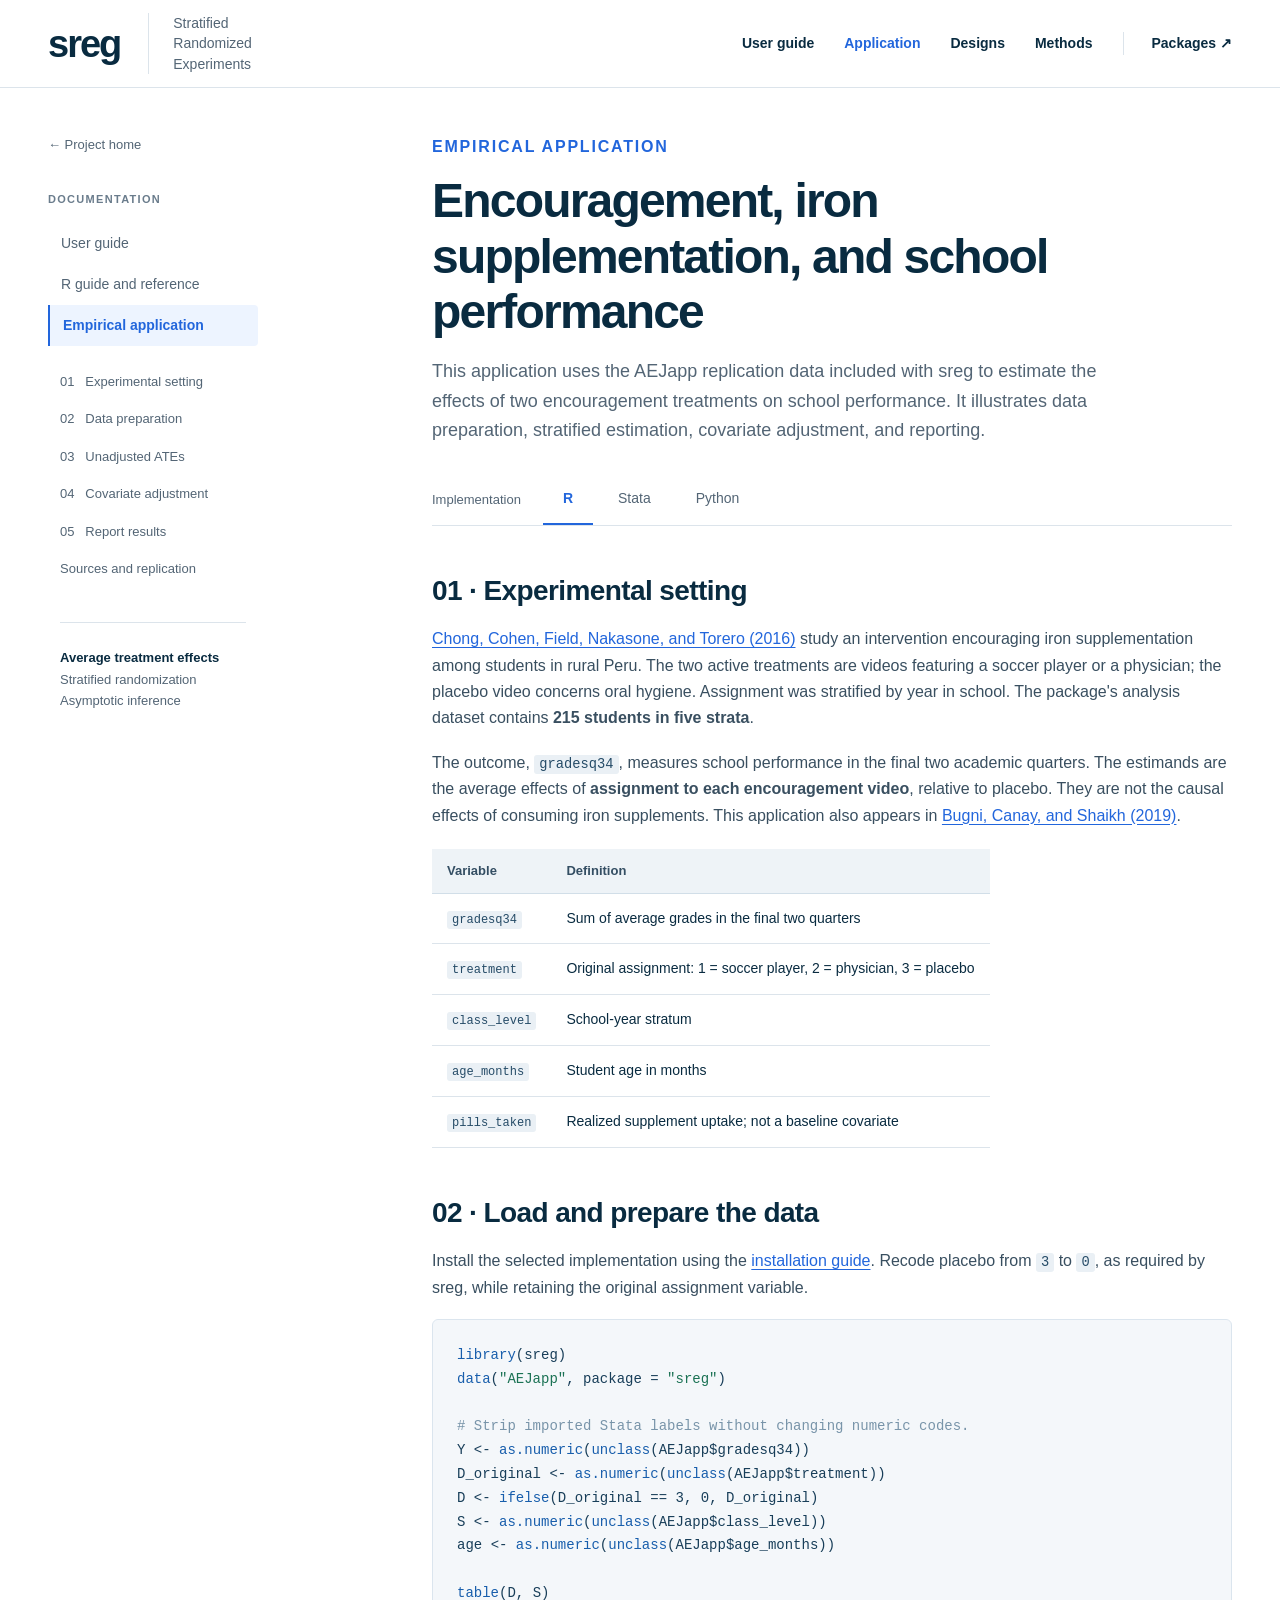
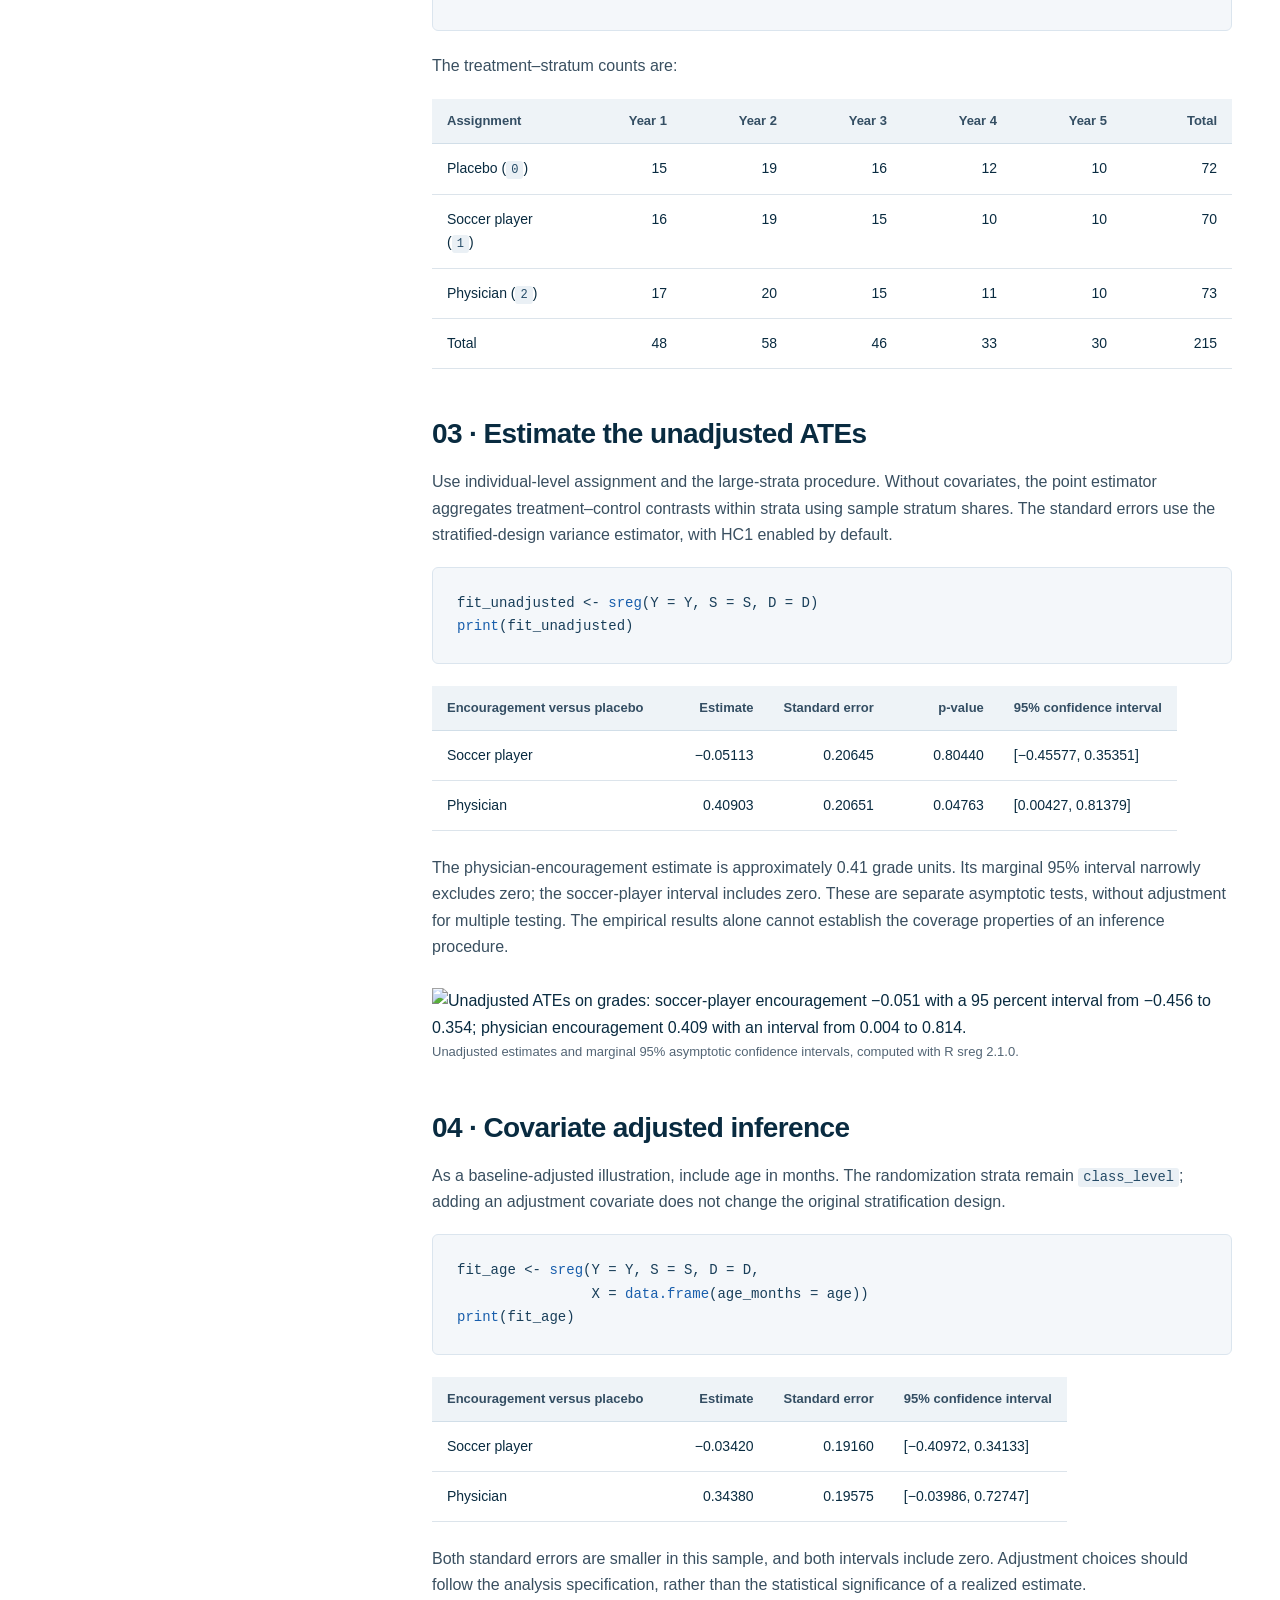
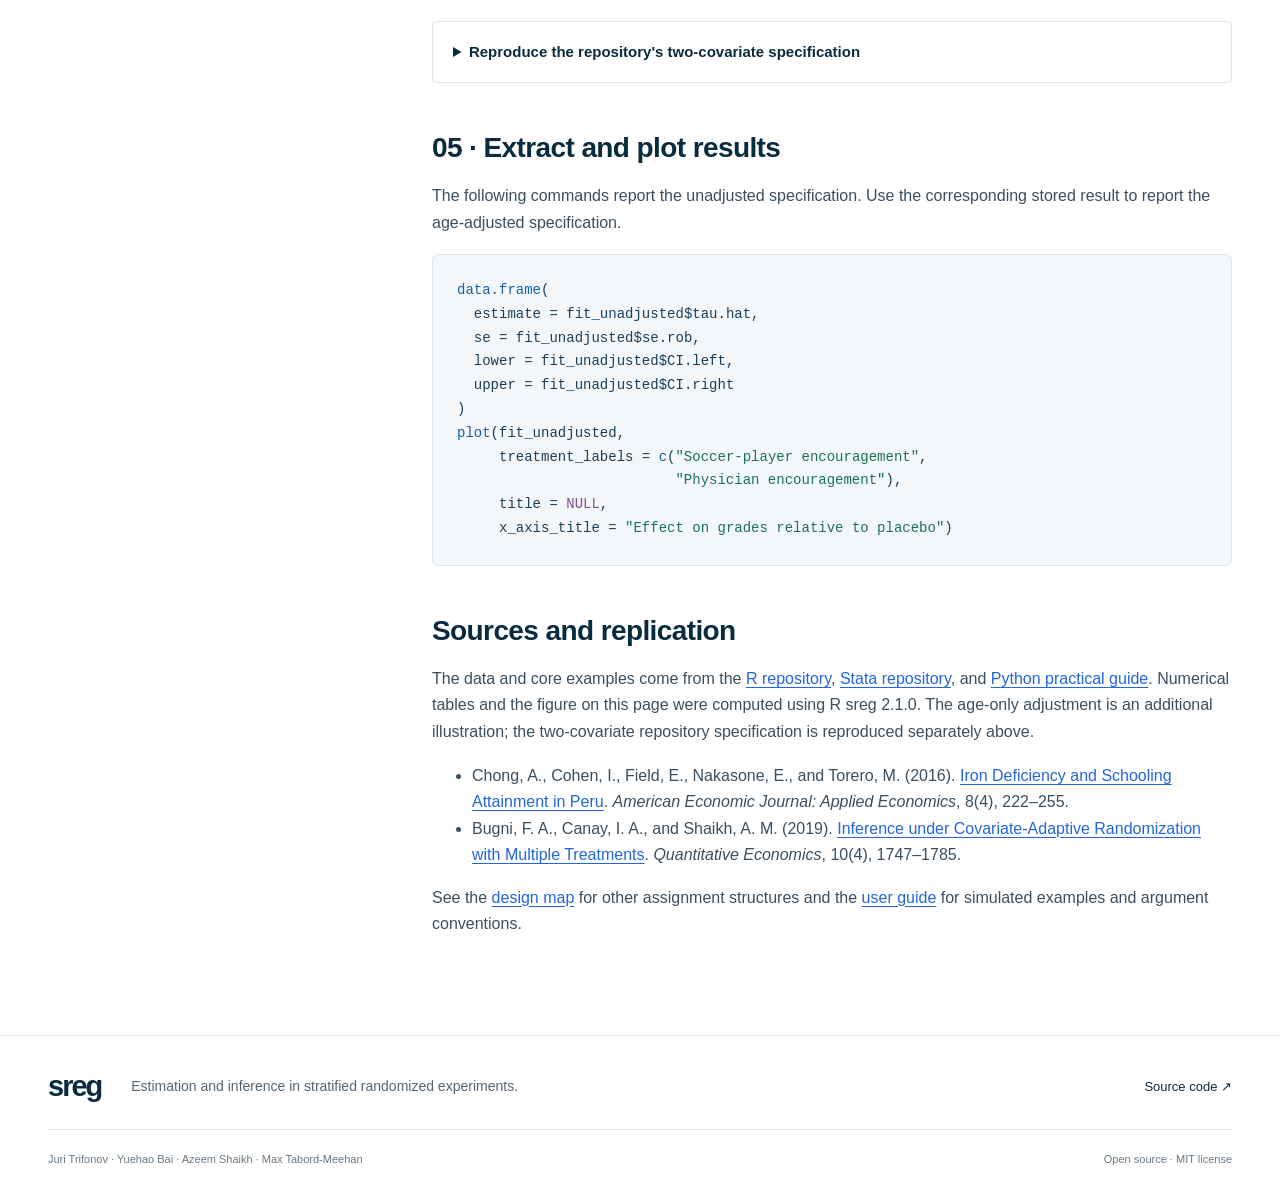
==== docs/empirical-example/index.html @ 2cdf45b1 "Publish sreg project website on GitHub Pages" ====
<!doctype html>
<html lang="en">
<head>
  <meta charset="utf-8">
  <meta name="viewport" content="width=device-width,initial-scale=1">
  <title>Empirical application · sreg</title>
  <meta name="description" content="A reproducible sreg application to the Peru iron-supplementation encouragement experiment, with R, Stata, and Python code.">
  <link rel="canonical" href="https://jutrifonov.github.io/sreg-project/empirical-example/">
  <link rel="icon" href="../assets/favicon.svg" type="image/svg+xml">
  <link rel="stylesheet" href="../assets/site.css">
  <script src="../assets/site.js" defer></script>
</head>
<body class="documentation">
  <a class="skip" href="#main">Skip to content</a>
  <header class="site-header">
    <div class="header-inner wrap">
      <a class="wordmark" href="./.." aria-label="sreg home">sreg</a>
      <span class="header-caption">Stratified Randomized Experiments</span>
      <nav class="top-nav" aria-label="Main navigation">
        <a href="../get-started/" >User guide</a>
        <a href="././" aria-current="page">Application</a>
        <a href="./..#designs">Designs</a>
        <a href="./..#methods">Methods</a>
        <a class="nav-repositories" href="./..#packages">Packages <span aria-hidden="true">↗</span></a>
      </nav>
    </div>
  </header>
  
    <div class="docs-shell wrap">
      <aside class="docs-sidebar" aria-label="Guide navigation">
        <a class="back-link" href="./..">← Project home</a>
        <p class="eyebrow">Documentation</p>
        <a class="page-link" href="../get-started/">User guide</a>
        <a class="page-link" href="../r-guide/">R guide and reference</a>
        <a class="sidebar-current" href="././">Empirical application</a>
        <nav aria-label="On this page">
        
          <a href="#setting">01 &nbsp; Experimental setting</a>
          <a href="#load">02 &nbsp; Data preparation</a>
          <a href="#unadjusted">03 &nbsp; Unadjusted ATEs</a>
          <a href="#adjusted">04 &nbsp; Covariate adjustment</a>
          <a href="#report">05 &nbsp; Report results</a>
          <a href="#sources">Sources and replication</a>
        
        </nav>
        <div class="sidebar-note">Average treatment effects<br><span>Stratified randomization<br>Asymptotic inference</span></div>
      </aside>
      <main id="main" class="guide-content prose"><p class="eyebrow">Empirical application</p>

<h1 id="encouragement-iron-supplementation-and-school-performance">Encouragement, iron supplementation, and school performance</h1>
<p class="lead">This application uses the AEJapp replication data included with sreg to estimate the effects of two encouragement treatments on school performance. It illustrates data preparation, stratified estimation, covariate adjustment, and reporting.</p>

<div class="guide-language"><span>Implementation</span><div class="language-tabs" role="group" aria-label="Empirical example language"><button type="button" data-select-lang="r" aria-pressed="true">R</button><button type="button" data-select-lang="stata" aria-pressed="false">Stata</button><button type="button" data-select-lang="python" aria-pressed="false">Python</button></div></div>

<h2 id="setting">01 · Experimental setting</h2>
<p><a href="https://doi.org/10.1257/app.20140494">Chong, Cohen, Field, Nakasone, and Torero (2016)</a> study an intervention encouraging iron supplementation among students in rural Peru. The two active treatments are videos featuring a soccer player or a physician; the placebo video concerns oral hygiene. Assignment was stratified by year in school. The package's analysis dataset contains <strong>215 students in five strata</strong>.</p>
<p>The outcome, <code>gradesq34</code>, measures school performance in the final two academic quarters. The estimands are the average effects of <strong>assignment to each encouragement video</strong>, relative to placebo. They are not the causal effects of consuming iron supplements. This application also appears in <a href="https://doi.org/10.3982/QE1150">Bugni, Canay, and Shaikh (2019)</a>.</p>
<table>
<thead>
<tr>
<th>Variable</th>
<th>Definition</th>
</tr>
</thead>
<tbody>
<tr>
<td><code>gradesq34</code></td>
<td>Sum of average grades in the final two quarters</td>
</tr>
<tr>
<td><code>treatment</code></td>
<td>Original assignment: 1 = soccer player, 2 = physician, 3 = placebo</td>
</tr>
<tr>
<td><code>class_level</code></td>
<td>School-year stratum</td>
</tr>
<tr>
<td><code>age_months</code></td>
<td>Student age in months</td>
</tr>
<tr>
<td><code>pills_taken</code></td>
<td>Realized supplement uptake; not a baseline covariate</td>
</tr>
</tbody>
</table>
<h2 id="load">02 · Load and prepare the data</h2>
<p>Install the selected implementation using the <a href="../get-started/#install">installation guide</a>. Recode placebo from <code>3</code> to <code>0</code>, as required by sreg, while retaining the original assignment variable.</p>
<div data-lang="r">
<div class="highlight"><pre><span></span><code><span class="nf">library</span><span class="p">(</span><span class="n">sreg</span><span class="p">)</span>
<span class="nf">data</span><span class="p">(</span><span class="s">"AEJapp"</span><span class="p">,</span><span class="w"> </span><span class="n">package</span><span class="w"> </span><span class="o">=</span><span class="w"> </span><span class="s">"sreg"</span><span class="p">)</span>

<span class="c1"># Strip imported Stata labels without changing numeric codes.</span>
<span class="n">Y</span><span class="w"> </span><span class="o">&lt;-</span><span class="w"> </span><span class="nf">as.numeric</span><span class="p">(</span><span class="nf">unclass</span><span class="p">(</span><span class="n">AEJapp</span><span class="o">$</span><span class="n">gradesq34</span><span class="p">))</span>
<span class="n">D_original</span><span class="w"> </span><span class="o">&lt;-</span><span class="w"> </span><span class="nf">as.numeric</span><span class="p">(</span><span class="nf">unclass</span><span class="p">(</span><span class="n">AEJapp</span><span class="o">$</span><span class="n">treatment</span><span class="p">))</span>
<span class="n">D</span><span class="w"> </span><span class="o">&lt;-</span><span class="w"> </span><span class="nf">ifelse</span><span class="p">(</span><span class="n">D_original</span><span class="w"> </span><span class="o">==</span><span class="w"> </span><span class="m">3</span><span class="p">,</span><span class="w"> </span><span class="m">0</span><span class="p">,</span><span class="w"> </span><span class="n">D_original</span><span class="p">)</span>
<span class="n">S</span><span class="w"> </span><span class="o">&lt;-</span><span class="w"> </span><span class="nf">as.numeric</span><span class="p">(</span><span class="nf">unclass</span><span class="p">(</span><span class="n">AEJapp</span><span class="o">$</span><span class="n">class_level</span><span class="p">))</span>
<span class="n">age</span><span class="w"> </span><span class="o">&lt;-</span><span class="w"> </span><span class="nf">as.numeric</span><span class="p">(</span><span class="nf">unclass</span><span class="p">(</span><span class="n">AEJapp</span><span class="o">$</span><span class="n">age_months</span><span class="p">))</span>

<span class="nf">table</span><span class="p">(</span><span class="n">D</span><span class="p">,</span><span class="w"> </span><span class="n">S</span><span class="p">)</span>
</code></pre></div>
</div>
<div data-lang="stata" hidden="hidden">
<p>Replace the path with the extracted repository location. Save any current dataset before using <code>clear</code>.</p>
<div class="highlight"><pre><span></span><code><span class="k">use</span> <span class="s">"/path/to/sreg-stata/data/sreg_aejapp.dta"</span>,<span class="k"> clear</span>
<span class="k">generate</span> byte D = <span class="nf">cond</span>(treatment <span class="o">==</span> <span class="m">3</span>, <span class="m">0</span>, treatment)
<span class="k">tabulate</span> D class_level
</code></pre></div>
</div>
<div data-lang="python" hidden="hidden">
<div class="highlight"><pre><span></span><code><span class="kn">from</span><span class="w"> </span><span class="nn">sreg</span><span class="w"> </span><span class="kn">import</span> <span class="n">AEJapp</span><span class="p">,</span> <span class="n">sreg</span>

<span class="n">aej</span> <span class="o">=</span> <span class="n">AEJapp</span><span class="p">()</span>
<span class="n">Y</span> <span class="o">=</span> <span class="n">aej</span><span class="p">[</span><span class="s2">"gradesq34"</span><span class="p">]</span>
<span class="n">D</span> <span class="o">=</span> <span class="n">aej</span><span class="p">[</span><span class="s2">"treatment"</span><span class="p">]</span><span class="o">.</span><span class="n">replace</span><span class="p">(</span><span class="mi">3</span><span class="p">,</span> <span class="mi">0</span><span class="p">)</span>
<span class="n">S</span> <span class="o">=</span> <span class="n">aej</span><span class="p">[</span><span class="s2">"class_level"</span><span class="p">]</span>
<span class="n">X_age</span> <span class="o">=</span> <span class="n">aej</span><span class="p">[[</span><span class="s2">"age_months"</span><span class="p">]]</span>

<span class="nb">print</span><span class="p">(</span><span class="n">aej</span><span class="o">.</span><span class="n">assign</span><span class="p">(</span><span class="n">D</span><span class="o">=</span><span class="n">D</span><span class="p">)</span><span class="o">.</span><span class="n">groupby</span><span class="p">([</span><span class="s2">"D"</span><span class="p">,</span> <span class="s2">"class_level"</span><span class="p">])</span><span class="o">.</span><span class="n">size</span><span class="p">())</span>
</code></pre></div>
</div>
<p>The treatment–stratum counts are:</p>
<table>
<thead>
<tr>
<th>Assignment</th>
<th style="text-align: right;">Year 1</th>
<th style="text-align: right;">Year 2</th>
<th style="text-align: right;">Year 3</th>
<th style="text-align: right;">Year 4</th>
<th style="text-align: right;">Year 5</th>
<th style="text-align: right;">Total</th>
</tr>
</thead>
<tbody>
<tr>
<td>Placebo (<code>0</code>)</td>
<td style="text-align: right;">15</td>
<td style="text-align: right;">19</td>
<td style="text-align: right;">16</td>
<td style="text-align: right;">12</td>
<td style="text-align: right;">10</td>
<td style="text-align: right;">72</td>
</tr>
<tr>
<td>Soccer player (<code>1</code>)</td>
<td style="text-align: right;">16</td>
<td style="text-align: right;">19</td>
<td style="text-align: right;">15</td>
<td style="text-align: right;">10</td>
<td style="text-align: right;">10</td>
<td style="text-align: right;">70</td>
</tr>
<tr>
<td>Physician (<code>2</code>)</td>
<td style="text-align: right;">17</td>
<td style="text-align: right;">20</td>
<td style="text-align: right;">15</td>
<td style="text-align: right;">11</td>
<td style="text-align: right;">10</td>
<td style="text-align: right;">73</td>
</tr>
<tr>
<td>Total</td>
<td style="text-align: right;">48</td>
<td style="text-align: right;">58</td>
<td style="text-align: right;">46</td>
<td style="text-align: right;">33</td>
<td style="text-align: right;">30</td>
<td style="text-align: right;">215</td>
</tr>
</tbody>
</table>
<h2 id="unadjusted">03 · Estimate the unadjusted ATEs</h2>
<p>Use individual-level assignment and the large-strata procedure. Without covariates, the point estimator aggregates treatment–control contrasts within strata using sample stratum shares. The standard errors use the stratified-design variance estimator, with HC1 enabled by default.</p>
<div data-lang="r">
<div class="highlight"><pre><span></span><code><span class="n">fit_unadjusted</span><span class="w"> </span><span class="o">&lt;-</span><span class="w"> </span><span class="nf">sreg</span><span class="p">(</span><span class="n">Y</span><span class="w"> </span><span class="o">=</span><span class="w"> </span><span class="n">Y</span><span class="p">,</span><span class="w"> </span><span class="n">S</span><span class="w"> </span><span class="o">=</span><span class="w"> </span><span class="n">S</span><span class="p">,</span><span class="w"> </span><span class="n">D</span><span class="w"> </span><span class="o">=</span><span class="w"> </span><span class="n">D</span><span class="p">)</span>
<span class="nf">print</span><span class="p">(</span><span class="n">fit_unadjusted</span><span class="p">)</span>
</code></pre></div>
</div>
<div data-lang="stata" hidden="hidden">
<div class="highlight"><pre><span></span><code>sreg gradesq34, treatment(D) strata(class_level)
<span class="k">estimates</span> store unadjusted
</code></pre></div>
</div>
<div data-lang="python" hidden="hidden">
<div class="highlight"><pre><span></span><code><span class="n">fit_unadjusted</span> <span class="o">=</span> <span class="n">sreg</span><span class="p">(</span><span class="n">Y</span><span class="o">=</span><span class="n">Y</span><span class="p">,</span> <span class="n">S</span><span class="o">=</span><span class="n">S</span><span class="p">,</span> <span class="n">D</span><span class="o">=</span><span class="n">D</span><span class="p">)</span>
<span class="nb">print</span><span class="p">(</span><span class="n">fit_unadjusted</span><span class="p">)</span>
</code></pre></div>
</div>
<table>
<thead>
<tr>
<th>Encouragement versus placebo</th>
<th style="text-align: right;">Estimate</th>
<th style="text-align: right;">Standard error</th>
<th style="text-align: right;">p-value</th>
<th>95% confidence interval</th>
</tr>
</thead>
<tbody>
<tr>
<td>Soccer player</td>
<td style="text-align: right;">−0.05113</td>
<td style="text-align: right;">0.20645</td>
<td style="text-align: right;">0.80440</td>
<td>[−0.45577, 0.35351]</td>
</tr>
<tr>
<td>Physician</td>
<td style="text-align: right;">0.40903</td>
<td style="text-align: right;">0.20651</td>
<td style="text-align: right;">0.04763</td>
<td>[0.00427, 0.81379]</td>
</tr>
</tbody>
</table>
<p>The physician-encouragement estimate is approximately 0.41 grade units. Its marginal 95% interval narrowly excludes zero; the soccer-player interval includes zero. These are separate asymptotic tests, without adjustment for multiple testing. The empirical results alone cannot establish the coverage properties of an inference procedure.</p>
<figure class="empirical-figure"><img src="../../assets/peru-effects.svg" alt="Unadjusted ATEs on grades: soccer-player encouragement −0.051 with a 95 percent interval from −0.456 to 0.354; physician encouragement 0.409 with an interval from 0.004 to 0.814."><figcaption>Unadjusted estimates and marginal 95% asymptotic confidence intervals, computed with R sreg 2.1.0.</figcaption></figure>

<h2 id="adjusted">04 · Covariate adjusted inference</h2>
<p>As a baseline-adjusted illustration, include age in months. The randomization strata remain <code>class_level</code>; adding an adjustment covariate does not change the original stratification design.</p>
<div data-lang="r">
<div class="highlight"><pre><span></span><code><span class="n">fit_age</span><span class="w"> </span><span class="o">&lt;-</span><span class="w"> </span><span class="nf">sreg</span><span class="p">(</span><span class="n">Y</span><span class="w"> </span><span class="o">=</span><span class="w"> </span><span class="n">Y</span><span class="p">,</span><span class="w"> </span><span class="n">S</span><span class="w"> </span><span class="o">=</span><span class="w"> </span><span class="n">S</span><span class="p">,</span><span class="w"> </span><span class="n">D</span><span class="w"> </span><span class="o">=</span><span class="w"> </span><span class="n">D</span><span class="p">,</span>
<span class="w">                </span><span class="n">X</span><span class="w"> </span><span class="o">=</span><span class="w"> </span><span class="nf">data.frame</span><span class="p">(</span><span class="n">age_months</span><span class="w"> </span><span class="o">=</span><span class="w"> </span><span class="n">age</span><span class="p">))</span>
<span class="nf">print</span><span class="p">(</span><span class="n">fit_age</span><span class="p">)</span>
</code></pre></div>
</div>
<div data-lang="stata" hidden="hidden">
<div class="highlight"><pre><span></span><code>sreg gradesq34 age_months, treatment(D) strata(class_level)
<span class="k">estimates</span> store age_adjusted
</code></pre></div>
</div>
<div data-lang="python" hidden="hidden">
<div class="highlight"><pre><span></span><code><span class="n">fit_age</span> <span class="o">=</span> <span class="n">sreg</span><span class="p">(</span><span class="n">Y</span><span class="o">=</span><span class="n">Y</span><span class="p">,</span> <span class="n">S</span><span class="o">=</span><span class="n">S</span><span class="p">,</span> <span class="n">D</span><span class="o">=</span><span class="n">D</span><span class="p">,</span> <span class="n">X</span><span class="o">=</span><span class="n">X_age</span><span class="p">)</span>
<span class="nb">print</span><span class="p">(</span><span class="n">fit_age</span><span class="p">)</span>
</code></pre></div>
</div>
<table>
<thead>
<tr>
<th>Encouragement versus placebo</th>
<th style="text-align: right;">Estimate</th>
<th style="text-align: right;">Standard error</th>
<th>95% confidence interval</th>
</tr>
</thead>
<tbody>
<tr>
<td>Soccer player</td>
<td style="text-align: right;">−0.03420</td>
<td style="text-align: right;">0.19160</td>
<td>[−0.40972, 0.34133]</td>
</tr>
<tr>
<td>Physician</td>
<td style="text-align: right;">0.34380</td>
<td style="text-align: right;">0.19575</td>
<td>[−0.03986, 0.72747]</td>
</tr>
</tbody>
</table>
<p>Both standard errors are smaller in this sample, and both intervals include zero. Adjustment choices should follow the analysis specification, rather than the statistical significance of a realized estimate.</p>
<details>
<summary>Reproduce the repository's two-covariate specification</summary>
<p>The repository examples include both <code>pills_taken</code> and <code>age_months</code>. The following code reproduces that specification. Because pills taken measures uptake after treatment assignment, this is a software-replication exercise; it should not be interpreted as baseline adjustment identifying the total effect of encouragement.</p>
<div data-lang="r">
<div class="highlight"><pre><span></span><code><span class="n">X_repository</span><span class="w"> </span><span class="o">&lt;-</span><span class="w"> </span><span class="nf">data.frame</span><span class="p">(</span>
<span class="w">  </span><span class="n">pills_taken</span><span class="w"> </span><span class="o">=</span><span class="w"> </span><span class="nf">as.numeric</span><span class="p">(</span><span class="nf">unclass</span><span class="p">(</span><span class="n">AEJapp</span><span class="o">$</span><span class="n">pills_taken</span><span class="p">)),</span>
<span class="w">  </span><span class="n">age_months</span><span class="w"> </span><span class="o">=</span><span class="w"> </span><span class="n">age</span>
<span class="p">)</span>
<span class="n">fit_repository</span><span class="w"> </span><span class="o">&lt;-</span><span class="w"> </span><span class="nf">sreg</span><span class="p">(</span><span class="n">Y</span><span class="w"> </span><span class="o">=</span><span class="w"> </span><span class="n">Y</span><span class="p">,</span><span class="w"> </span><span class="n">S</span><span class="w"> </span><span class="o">=</span><span class="w"> </span><span class="n">S</span><span class="p">,</span><span class="w"> </span><span class="n">D</span><span class="w"> </span><span class="o">=</span><span class="w"> </span><span class="n">D</span><span class="p">,</span><span class="w"> </span><span class="n">X</span><span class="w"> </span><span class="o">=</span><span class="w"> </span><span class="n">X_repository</span><span class="p">)</span>
<span class="nf">print</span><span class="p">(</span><span class="n">fit_repository</span><span class="p">)</span>
</code></pre></div>
</div>
<div data-lang="stata" hidden="hidden">
<div class="highlight"><pre><span></span><code>sreg gradesq34 pills_taken age_months, treatment(D) strata(class_level)
<span class="k">estimates</span> store repository_specification
</code></pre></div>
</div>
<div data-lang="python" hidden="hidden">
<div class="highlight"><pre><span></span><code><span class="n">fit_repository</span> <span class="o">=</span> <span class="n">sreg</span><span class="p">(</span>
    <span class="n">Y</span><span class="o">=</span><span class="n">Y</span><span class="p">,</span> <span class="n">S</span><span class="o">=</span><span class="n">S</span><span class="p">,</span> <span class="n">D</span><span class="o">=</span><span class="n">D</span><span class="p">,</span>
    <span class="n">X</span><span class="o">=</span><span class="n">aej</span><span class="p">[[</span><span class="s2">"pills_taken"</span><span class="p">,</span> <span class="s2">"age_months"</span><span class="p">]],</span>
<span class="p">)</span>
<span class="nb">print</span><span class="p">(</span><span class="n">fit_repository</span><span class="p">)</span>
</code></pre></div>
</div>
<p>The repository specification gives estimates −0.02862 and 0.34609, with standard errors 0.18162 and 0.18572, respectively.</p>
</details>
<h2 id="report">05 · Extract and plot results</h2>
<p>The following commands report the unadjusted specification. Use the corresponding stored result to report the age-adjusted specification.</p>
<div data-lang="r">
<div class="highlight"><pre><span></span><code><span class="nf">data.frame</span><span class="p">(</span>
<span class="w">  </span><span class="n">estimate</span><span class="w"> </span><span class="o">=</span><span class="w"> </span><span class="n">fit_unadjusted</span><span class="o">$</span><span class="n">tau.hat</span><span class="p">,</span>
<span class="w">  </span><span class="n">se</span><span class="w"> </span><span class="o">=</span><span class="w"> </span><span class="n">fit_unadjusted</span><span class="o">$</span><span class="n">se.rob</span><span class="p">,</span>
<span class="w">  </span><span class="n">lower</span><span class="w"> </span><span class="o">=</span><span class="w"> </span><span class="n">fit_unadjusted</span><span class="o">$</span><span class="n">CI.left</span><span class="p">,</span>
<span class="w">  </span><span class="n">upper</span><span class="w"> </span><span class="o">=</span><span class="w"> </span><span class="n">fit_unadjusted</span><span class="o">$</span><span class="n">CI.right</span>
<span class="p">)</span>
<span class="nf">plot</span><span class="p">(</span><span class="n">fit_unadjusted</span><span class="p">,</span>
<span class="w">     </span><span class="n">treatment_labels</span><span class="w"> </span><span class="o">=</span><span class="w"> </span><span class="nf">c</span><span class="p">(</span><span class="s">"Soccer-player encouragement"</span><span class="p">,</span>
<span class="w">                          </span><span class="s">"Physician encouragement"</span><span class="p">),</span>
<span class="w">     </span><span class="n">title</span><span class="w"> </span><span class="o">=</span><span class="w"> </span><span class="kc">NULL</span><span class="p">,</span>
<span class="w">     </span><span class="n">x_axis_title</span><span class="w"> </span><span class="o">=</span><span class="w"> </span><span class="s">"Effect on grades relative to placebo"</span><span class="p">)</span>
</code></pre></div>
</div>
<div data-lang="stata" hidden="hidden">
<div class="highlight"><pre><span></span><code><span class="k">estimates table</span> unadjusted age_adjusted, b(<span class="nx">%9.5f</span>)<span class="k"> se</span>(<span class="nx">%9.5f</span>) stats(N)
<span class="k">estimates restore</span> unadjusted
<span class="k">matrix list e</span>(b)
<span class="k">matrix list e</span>(V)
sregplot, treatmentlabels(<span class="s">"Soccer player"</span> <span class="s">"Physician"</span>)
</code></pre></div>
</div>
<div data-lang="python" hidden="hidden">
<div class="highlight"><pre><span></span><code><span class="nb">print</span><span class="p">(</span><span class="n">fit_unadjusted</span><span class="p">[</span><span class="s2">"tau_hat"</span><span class="p">])</span>
<span class="nb">print</span><span class="p">(</span><span class="n">fit_unadjusted</span><span class="p">[</span><span class="s2">"se_rob"</span><span class="p">])</span>
<span class="n">ax</span> <span class="o">=</span> <span class="n">fit_unadjusted</span><span class="o">.</span><span class="n">plot</span><span class="p">(</span>
    <span class="n">treatment_labels</span><span class="o">=</span><span class="p">[</span><span class="s2">"Soccer-player encouragement"</span><span class="p">,</span> <span class="s2">"Physician encouragement"</span><span class="p">],</span>
    <span class="n">title</span><span class="o">=</span><span class="s2">"Encouragement effects on school grades"</span><span class="p">,</span>
    <span class="n">x_axis_title</span><span class="o">=</span><span class="s2">"Effect on grades relative to placebo"</span><span class="p">,</span>
<span class="p">)</span>
<span class="n">ax</span><span class="o">.</span><span class="n">figure</span><span class="o">.</span><span class="n">savefig</span><span class="p">(</span><span class="s2">"peru-effects.png"</span><span class="p">,</span> <span class="n">dpi</span><span class="o">=</span><span class="mi">150</span><span class="p">,</span> <span class="n">bbox_inches</span><span class="o">=</span><span class="s2">"tight"</span><span class="p">)</span>
</code></pre></div>
</div>
<h2 id="sources">Sources and replication</h2>
<p>The data and core examples come from the <a href="https://github.com/jutrifonov/sreg">R repository</a>, <a href="https://github.com/jutrifonov/sreg-stata">Stata repository</a>, and <a href="https://github.com/jutrifonov/sreg-python/blob/main/docs/getting-started.md">Python practical guide</a>. Numerical tables and the figure on this page were computed using R sreg 2.1.0. The age-only adjustment is an additional illustration; the two-covariate repository specification is reproduced separately above.</p>
<ul>
<li>Chong, A., Cohen, I., Field, E., Nakasone, E., and Torero, M. (2016). <a href="https://doi.org/10.1257/app.20140494">Iron Deficiency and Schooling Attainment in Peru</a>. <em>American Economic Journal: Applied Economics</em>, 8(4), 222–255.</li>
<li>Bugni, F. A., Canay, I. A., and Shaikh, A. M. (2019). <a href="https://doi.org/10.3982/QE1150">Inference under Covariate-Adaptive Randomization with Multiple Treatments</a>. <em>Quantitative Economics</em>, 10(4), 1747–1785.</li>
</ul>
<p>See the <a href="../#designs">design map</a> for other assignment structures and the <a href="../get-started/">user guide</a> for simulated examples and argument conventions.</p></main>
    </div>
  
  <footer class="site-footer">
    <div class="wrap footer-main"><a class="wordmark" href="./..">sreg</a><p>Estimation and inference in stratified randomized experiments.</p><a href="./..#packages">Source code ↗</a></div>
    <div class="wrap footer-bottom"><span>Juri Trifonov · Yuehao Bai · Azeem Shaikh · Max Tabord-Meehan</span><span>Open source · MIT license</span></div>
  </footer>
</body>
</html>
---- docs/assets/site.css ----
@font-face{font-family:Inter;src:local('Inter');font-display:swap}
:root{--ink:#092b40;--muted:#536575;--blue:#2266dc;--line:#dce4eb;--pale:#f2f6fa;--navy:#06273b;--sky:#86d9ff;--font:Inter,-apple-system,BlinkMacSystemFont,'Segoe UI',sans-serif}
*{box-sizing:border-box}html{font-size:16px;scroll-behavior:smooth;scroll-padding-top:110px}body{margin:0;background:white;color:var(--ink);font-family:var(--font);line-height:1.65;-webkit-font-smoothing:antialiased}a{color:inherit;text-decoration:none}button{font:inherit}button,a{-webkit-tap-highlight-color:transparent}a:focus-visible,button:focus-visible{outline:3px solid #32a8ff;outline-offset:5px}button{cursor:pointer}[hidden]{display:none!important}.wrap{width:min(1200px,calc(100% - 96px));margin:auto}.skip{position:fixed;z-index:100;top:-100px;left:20px;background:white;padding:12px 20px;color:var(--ink)}.skip:focus{top:8px}.site-header{height:88px;background:#fff;position:sticky;top:0;z-index:20;border-bottom:1px solid var(--line)}.header-inner{height:100%;display:flex;align-items:center;gap:28px}.wordmark{font-size:38px;font-weight:780;letter-spacing:-2px;display:flex;align-items:baseline;line-height:1}.brand-square{width:7px;height:7px;background:var(--blue);margin-left:5px}.header-caption{font-size:14px;color:var(--muted);max-width:150px;line-height:1.45;border-left:1px solid var(--line);padding-left:24px}.top-nav{display:flex;gap:30px;align-items:center;margin-left:auto;font-size:14px;font-weight:600}.top-nav a:hover,.top-nav a[aria-current]{color:var(--blue)}.nav-repositories{border-left:1px solid var(--line);padding-left:28px}.hero{background:var(--navy);color:white;overflow:hidden}.hero-grid{display:grid;grid-template-columns:1.13fr 1fr;gap:60px;align-items:center;padding-top:76px;padding-bottom:66px}.eyebrow{font-size:12px;font-weight:700;letter-spacing:1.8px;text-transform:uppercase;margin:0 0 19px}.hero .eyebrow{color:#a7d9f1}.hero h1{font-size:clamp(46px,4.6vw,66px);line-height:1.1;letter-spacing:-2.8px;font-weight:650;margin:0 0 26px}.hero h1 span{color:var(--sky)}.hero-description{font-size:18px;color:#c1d4df;max-width:430px;line-height:1.7;margin:0 0 30px}.hero-actions{display:flex;align-items:center;gap:25px;flex-wrap:wrap}.button{display:inline-flex;align-items:center;gap:25px;border-radius:5px;padding:13px 19px;font-weight:650;font-size:14px;line-height:1.6}.primary{background:#fff;color:var(--navy);border:1px solid white}.primary:hover{background:#c7ebff}.text-link{font-size:14px;font-weight:650;border-bottom:1px solid currentColor;padding-bottom:3px}.hero .text-link{color:#e6f2f7}.hero-languages{display:flex;align-items:center;gap:17px;margin-top:32px;font-size:14px}.hero-languages>span:first-child{color:#9bb5c5;margin-right:5px}.hero-languages a{font-weight:650}.hero-languages a:hover{color:var(--sky)}.separator{color:#536f83}.design-figure{margin:4px 0 0;padding:26px 28px 20px;border:1px solid #436073;border-radius:8px;background:#0d3045}.figure-heading{display:flex;justify-content:space-between;align-items:center;gap:14px;color:#c0d2df;font-size:11px;letter-spacing:1.5px;font-weight:650}.figure-index{font-family:monospace;border:1px solid #486577;padding:2px 7px}.strata-diagram{padding:27px 0 21px}.stratum{border:1px solid #3e5c70;border-radius:4px;display:flex;justify-content:space-between;gap:20px;align-items:center;padding:17px 18px;margin:0 0 12px;background:#15394f}.stratum:last-child{margin:0}.stratum>span{font-size:12px;white-space:nowrap;color:#b5ccdb;font-family:ui-monospace,monospace}.units{display:flex;gap:12px}.units i{display:block;height:17px;width:17px;border-radius:50%}.control{background:transparent;border:1.5px solid #a8bfd0}.treated{background:var(--sky);border:1.5px solid var(--sky)}.diagram-legend{display:flex;justify-content:flex-end;gap:20px;font-size:12px;color:#c1d5e1}.diagram-legend>span{display:flex;align-items:center;gap:8px}.diagram-legend i{height:10px;width:10px;border-radius:50%}.diagram-result{margin-top:26px;padding-top:22px;border-top:1px solid #3e5c70;display:flex;align-items:center;gap:18px}.tau-symbol{font-family:Georgia,serif;font-style:italic;color:var(--sky);font-size:46px;line-height:1}.diagram-result strong{display:block;font-size:16px;font-weight:550}.diagram-result div>span{display:block;font-size:13px;color:#aac3d2;margin-top:3px}.design-figure figcaption{font-size:13px;line-height:1.65;color:#aac3d2;margin-top:26px;padding-top:22px;border-top:1px solid #3e5c70}.section-intro h2,h2{font-size:34px;letter-spacing:-1.15px;line-height:1.25;font-weight:650;margin:0 0 17px}.section-intro p:not(.eyebrow){color:var(--muted);margin:0;font-size:16px}.section-intro .eyebrow{color:var(--blue);margin-bottom:13px}.packages{padding-top:64px;padding-bottom:68px}.package-grid{display:grid;grid-template-columns:repeat(3,1fr);gap:24px;margin-top:33px}.package-card{border:1px solid var(--line);border-radius:6px;padding:24px 25px 23px;display:flex;flex-direction:column;transition:border-color .15s,transform .15s}.package-card:hover{border-color:#8eb3e9;transform:translateY(-2px)}.package-heading{display:flex;justify-content:space-between;align-items:center;gap:10px;margin-bottom:22px}.language-mark{font-size:24px;font-weight:750;background:#eaf2ff;color:#1b56ac;border-radius:7px;display:grid;place-items:center;height:44px;width:44px;letter-spacing:-1px}.stata-mark{background:#e9f3f4;color:#1b6378;font-size:21px}.python-mark{background:#f1f3f8;color:#415178;font-size:20px}.package-label{font-size:11px;color:#607285}.package-card h3{font-size:20px;line-height:1.4;letter-spacing:-.4px;margin:0 0 9px;font-weight:650}.package-card p{font-size:15px;color:var(--muted);margin:0 0 23px;line-height:1.7}.package-links{border-top:1px solid var(--line);padding-top:17px;display:flex;justify-content:space-between;font-size:14px;margin-top:auto;gap:12px}.package-links a:first-child{font-weight:650;color:var(--blue)}.package-links a:last-child{font-size:12px;color:var(--muted)}.package-links a:hover{text-decoration:underline}.example-section{background:var(--pale);border-top:1px solid #e8edf2;border-bottom:1px solid #e8edf2;padding:67px 0}.example-grid{display:grid;grid-template-columns:1fr 1.1fr;gap:75px;align-items:center}.example-copy .eyebrow{color:var(--blue)}.example-copy>p:not(.eyebrow){color:var(--muted);font-size:16px;margin:0 0 21px}.example-copy .example-note{font-size:14px!important;max-width:405px}.example-copy .text-link{color:var(--blue);display:inline-block;margin-top:5px}.code-window{border:1px solid #27495e;background:#092638;border-radius:7px;color:#ecf4f9;overflow:hidden;box-shadow:0 14px 38px #092b4010}.code-toolbar{display:flex;align-items:center;justify-content:space-between;border-bottom:1px solid #2e4b5e;padding:0 16px;gap:12px}.language-tabs{display:flex;gap:5px}.language-tabs button{border:0;border-bottom:2px solid transparent;background:none;color:#97acbc;padding:15px 16px 13px;font-size:14px}.language-tabs button[aria-pressed=true]{border-color:var(--sky);color:white}.language-tabs button:hover{color:white}.code-filename{font-size:11px;color:#9bb2c3}.code-window .highlight{margin:0}.code-window pre{margin:0;padding:24px;font-size:14px;line-height:1.75;overflow:auto;min-height:280px}.code-footnote{padding:12px 24px;background:#103145;border-top:1px solid #28495d;font-size:11px;color:#b8d0df}.highlight .c,.highlight .c1,.highlight .cm{color:#7894a9}.highlight .s,.highlight .s1,.highlight .s2{color:#99dabc}.highlight .nf,.highlight .nb{color:#8cd8ff}.highlight .kc,.highlight .mi,.highlight .mf{color:#d7b5ed}.designs-section{padding-top:72px;padding-bottom:65px}.design-list{margin-top:33px;border-top:1px solid var(--line)}.design-row{display:grid;grid-template-columns:44px 1fr 180px 20px;gap:24px;align-items:center;border-bottom:1px solid var(--line);padding:25px 12px 25px 0;transition:background .15s}.design-row:hover{background:var(--pale)}.row-number{align-self:start;margin-top:3px;font-size:13px;color:#6c8190;font-family:monospace}.design-row h3{font-size:19px;margin:0 0 5px;line-height:1.4;font-weight:620;letter-spacing:-.3px}.design-row p{font-size:14px;margin:0;color:var(--muted)}.design-tag{font-size:12px;color:#617585}.design-row>span:last-child{font-size:21px;color:var(--blue)}.designs-note{color:var(--muted);font-size:13px;margin:22px 0 0;max-width:760px}.methods-section{background:#eef4f8;padding:58px 0}.methods-grid{display:grid;grid-template-columns:1fr 1fr;gap:90px}.methods-grid .eyebrow{color:var(--blue)}.methods-grid p:not(.eyebrow){color:var(--muted);font-size:16px;max-width:460px;margin:0}.method-links>a{display:flex;justify-content:space-between;align-items:center;gap:20px;border-bottom:1px solid #cddbe5;padding:16px 0}.method-links>a:first-child{padding-top:0}.method-links strong{display:block;font-size:16px;font-weight:600}.method-links small{display:block;font-size:13px;color:var(--muted);margin-top:3px}.method-links a:hover strong{color:var(--blue)}.site-footer{padding:36px 0 24px;background:white}.footer-main{display:flex;gap:30px;align-items:center;padding-bottom:28px}.footer-main .wordmark{font-size:29px}.footer-main p{font-size:14px;color:var(--muted);margin:0}.footer-main>a:last-child{margin-left:auto;font-size:13px}.footer-bottom{display:flex;justify-content:space-between;gap:20px;border-top:1px solid var(--line);padding-top:20px;font-size:11px;color:#677986}code,pre{font-family:'SFMono-Regular',Consolas,'Liberation Mono',monospace}p code,li code,td code{font-size:.86em;background:#eaf0f5;padding:2px 5px;border-radius:3px;color:#254b67}.docs-shell{display:grid;grid-template-columns:210px minmax(0,800px);gap:64px;justify-content:space-between;padding:46px 0 80px}.docs-sidebar{align-self:start;position:sticky;top:122px;font-size:14px}.back-link{color:var(--muted);display:block;margin:0 0 35px;font-size:13px}.docs-sidebar .eyebrow{color:#6a7c8c;font-size:11px;letter-spacing:1.3px;margin-bottom:14px}.sidebar-current{display:block;padding:9px 13px;background:#edf4ff;border-left:2px solid var(--blue);border-radius:0 4px 4px 0;color:var(--blue);font-weight:600;margin-bottom:12px}.docs-sidebar nav{display:flex;flex-direction:column;gap:0}.docs-sidebar nav a{font-size:13px;padding:8px 12px;color:var(--muted)}.docs-sidebar nav a:hover{color:var(--blue)}.sidebar-note{margin:35px 12px 0;border-top:1px solid var(--line);padding-top:24px;font-size:13px;font-weight:600}.sidebar-note span{color:var(--muted);font-weight:400}.guide-content{min-width:0}.guide-content>.eyebrow{color:var(--blue);margin-bottom:13px}.prose h1{font-size:48px;line-height:1.15;letter-spacing:-1.8px;margin:0 0 18px;font-weight:650}.prose .lead{font-size:18px;color:var(--muted);max-width:690px;margin-bottom:28px}.prose h2{font-size:28px;letter-spacing:-.6px;margin:47px 0 18px;scroll-margin-top:115px}.prose h3{font-size:19px;font-weight:650;margin:28px 0 10px;scroll-margin-top:110px}.prose p,.prose li{font-size:16px;color:#394f60}.prose p{margin:0 0 18px}.prose a:not(.button){color:var(--blue);text-decoration:underline;text-underline-offset:3px}.guide-language{display:flex;align-items:center;gap:22px;flex-wrap:wrap;border-bottom:1px solid var(--line);margin-bottom:25px}.guide-language>span{font-size:13px;color:var(--muted)}.guide-language .language-tabs button{color:var(--muted);padding:13px 20px}.guide-language .language-tabs button[aria-pressed=true]{color:var(--blue);border-color:var(--blue);font-weight:650}.guide-language .language-tabs button:hover{color:var(--blue)}.guide-content .highlight{position:relative;background:#f4f7fa;border:1px solid #dbe5ee;border-radius:6px;margin:17px 0 22px}.guide-content pre{padding:24px;margin:0;line-height:1.7;font-size:14px;overflow:auto;color:#183e59}.guide-content .highlight .nf,.guide-content .highlight .nb{color:#185eac}.guide-content .highlight .s,.guide-content .highlight .s1,.guide-content .highlight .s2{color:#1b7254}.guide-content .highlight .mi,.guide-content .highlight .mf,.guide-content .highlight .kc{color:#824d92}.copy-button{position:absolute;right:8px;top:8px;background:#f8fbfd;border:1px solid #cedae3;border-radius:4px;font-size:11px;color:#425d70;padding:4px 8px;opacity:0}.highlight:hover .copy-button,.copy-button:focus-visible{opacity:1}.code-window .highlight{position:relative}.code-window .copy-button{background:#163d55;border-color:#406075;color:#d8ebf6}.callout{border-left:3px solid var(--blue);background:#eff5fc;padding:18px 21px;border-radius:0 5px 5px 0;margin:23px 0;font-size:14px!important;color:#36516a!important}.callout strong{color:var(--ink)}.prose table{width:100%;border-collapse:collapse;margin:20px 0 24px;font-size:14px;display:block;overflow:auto}.prose th{text-align:left;color:#344e63;background:#eef3f7;padding:11px 15px;border-bottom:1px solid #d1dee8;white-space:nowrap;font-size:13px}.prose td{padding:13px 15px;border-bottom:1px solid var(--line);vertical-align:top;min-width:110px}.guide-content .page-source{font-size:12px;border-top:1px solid var(--line);padding-top:22px;color:var(--muted);margin-top:35px}.docs-design{border-bottom:1px solid var(--line);padding-bottom:13px}.guide-meta{font-size:12px!important;color:var(--muted)!important;margin-top:24px!important}.documentation .site-footer{border-top:1px solid var(--line)}
@media(min-width:1500px){.hero-grid{padding-top:88px;padding-bottom:80px}}
@media(max-width:1100px){.wrap{width:calc(100% - 64px)}.hero-grid{gap:35px}.hero h1{font-size:54px}.design-figure{padding:23px 20px}.stratum{gap:12px;padding:17px 12px}.units{gap:9px}.units i{height:14px;width:14px}.header-caption{display:none}.example-grid{gap:40px}.docs-shell{gap:38px;grid-template-columns:180px minmax(0,1fr)}.package-card{padding:21px}.package-label{font-size:10px}.hero-actions{gap:20px}}
@media(max-width:800px){.wrap{width:calc(100% - 40px)}.site-header{height:74px}.header-inner{gap:20px}.top-nav{gap:20px;font-size:13px}.nav-repositories{padding-left:18px}.hero-grid{grid-template-columns:1fr;gap:42px;padding-top:49px;padding-bottom:44px}.hero h1{font-size:55px}.hero-description{max-width:520px}.design-figure{max-width:540px;width:100%;margin:0}.stratum{padding:16px 20px}.units{gap:22px}.units i{width:18px;height:18px}.package-grid{gap:14px}.package-card{padding:18px}.package-heading{align-items:start;flex-direction:column;gap:12px;margin-bottom:15px}.package-card h3{font-size:18px}.package-card p{font-size:14px}.package-links{flex-wrap:wrap;gap:12px}.example-grid,.methods-grid{grid-template-columns:1fr;gap:30px}.example-copy{max-width:600px}.example-copy .example-note{max-width:100%}.design-row{grid-template-columns:25px 1fr 20px;gap:16px}.design-tag{display:none}.docs-shell{display:block;padding-top:30px}.docs-sidebar{display:none}.guide-content{max-width:740px}.footer-bottom{flex-direction:column;gap:8px}.footer-main{flex-wrap:wrap;gap:17px}.footer-main p{font-size:13px}.section-intro h2,h2{font-size:30px}}
@media(max-width:540px){.top-nav{gap:18px;font-size:12px}.top-nav>a:nth-child(2),.nav-repositories{display:none}.wordmark{font-size:34px}.hero h1{font-size:48px;letter-spacing:-2px}.hero-description{font-size:17px}.hero-actions{align-items:flex-start;flex-direction:column}.hero-languages{margin-top:27px}.design-figure{padding:20px 15px}.figure-heading{font-size:9px;letter-spacing:1px}.stratum{padding:15px 12px;gap:8px}.stratum>span{font-size:11px}.units{gap:12px}.units i{width:14px;height:14px}.diagram-result strong{font-size:15px}.diagram-result div>span{font-size:12px}.packages,.designs-section{padding-top:46px;padding-bottom:45px}.package-grid{grid-template-columns:1fr;gap:16px;margin-top:25px}.package-card{padding:22px}.package-heading{flex-direction:row;align-items:center}.package-label{font-size:12px}.package-card h3{font-size:21px}.package-card p{font-size:16px}.package-links a:last-child{font-size:13px}.example-section{padding:43px 0}.code-window pre{font-size:12px;padding:20px 16px;min-height:255px}.code-filename{display:none}.code-footnote{font-size:10px;padding:12px 16px}.design-row h3{font-size:18px}.design-row p{font-size:14px}.designs-note{font-size:13px}.methods-section{padding:42px 0}.footer-main p{width:calc(100% - 90px)}.footer-main>a:last-child{margin-left:0}.prose h1{font-size:39px}.prose .lead{font-size:17px}.prose h2{font-size:26px}.guide-language{gap:5px 13px}.guide-language .language-tabs button{padding:13px 18px}.guide-content pre{font-size:12px;padding:22px 15px}.copy-button{opacity:1}.guide-content .highlight{padding-top:14px}}
@media(prefers-reduced-motion:reduce){html{scroll-behavior:auto}*{transition:none!important}}

/* Project overview and estimator map */
.overview-section{display:grid;grid-template-columns:minmax(0,1fr) 250px;gap:65px;align-items:center;padding-top:60px;padding-bottom:52px;border-bottom:1px solid var(--line)}.overview-copy .eyebrow{color:var(--blue)}.overview-copy p:not(.eyebrow){font-size:16px;line-height:1.8;color:var(--muted);margin:0 0 16px}.overview-copy a,.empirical-link a{color:var(--blue);text-decoration:underline;text-underline-offset:3px}.overview-logo{margin:0;text-align:center}.overview-logo img{display:block;width:100%;height:auto}.overview-logo figcaption{color:var(--muted);font-size:14px;margin-top:0}.empirical-link{margin-top:20px!important;font-size:14px!important}.design-map{margin-top:30px}.map-toolbar{display:flex;align-items:center;justify-content:space-between;border-bottom:1px solid var(--line);gap:20px;margin-bottom:25px}.map-toolbar>span{font-size:14px;color:var(--muted)}.map-toolbar .language-tabs button{color:var(--muted)}.map-toolbar .language-tabs button[aria-pressed=true]{color:var(--blue);border-color:var(--blue);font-weight:600}.map-root{background:var(--navy);color:white;display:flex;flex-direction:column;align-items:center;width:190px;margin:auto;position:relative;padding:12px 20px;border-radius:5px}.map-root code{font-size:19px;font-weight:650}.map-root>span{font-size:12px;color:#c5d8e4}.map-root:after{content:"";position:absolute;top:100%;height:23px;width:1px;background:#8fa8bb}.map-branches{display:grid;grid-template-columns:1fr 1fr;gap:44px;padding-top:44px;position:relative}.map-branches:before{content:"";position:absolute;top:22px;left:25%;right:25%;height:1px;background:#8fa8bb}.map-branch{position:relative;min-width:0}.map-branch:before{content:"";position:absolute;height:22px;width:1px;left:50%;bottom:100%;background:#8fa8bb}.map-branch h3{margin:0;background:#164d79;color:white;border-radius:5px 5px 0 0;text-align:center;padding:15px 12px 4px;font-size:17px}.map-branch.cluster h3,.cluster .assignment-option{background:#165f6b}.assignment-option{background:#164d79;color:#e4f3ff;text-align:center;padding:0 12px 16px;border-radius:0 0 5px 5px;font-size:13px}.map-regimes{border-left:1px solid #aac2d2;margin:0 0 0 12px;padding:20px 0 0 21px;display:grid;gap:15px}.map-node{display:block;position:relative;border:1px solid #c1d6e5;border-radius:5px;padding:17px 20px;background:#f3f7fc}.map-node:before{content:"";position:absolute;width:21px;left:-22px;top:50%;height:1px;background:#aac2d2}.map-node strong{display:block;font-size:17px;margin-bottom:5px}.map-node code{font-size:13px;color:#285576}.map-node small{display:block;font-size:13px;color:var(--muted);margin-top:5px}.map-node:hover{border-color:var(--blue)}.cluster .map-node{background:#f0f7f7;border-color:#b8d8d8}.map-inputs{margin-top:26px;border:1px solid var(--line);border-radius:5px;background:var(--pale);padding:19px 24px}.map-inputs strong{font-size:15px}.map-inputs p{font-size:14px;color:var(--muted);margin:6px 0 0}.map-caption{font-size:13px;line-height:1.7;color:var(--muted);margin:17px 0}.references-section{padding-top:55px;padding-bottom:55px}.reference-list{padding-left:22px;margin:28px 0 0;columns:2;column-gap:50px}.reference-list li{break-inside:avoid;font-size:14px;line-height:1.7;padding:0 0 18px 7px;scroll-margin-top:110px;color:var(--muted)}.reference-list a{color:var(--blue)}.reference-list a:hover{text-decoration:underline}.reference-list li>span{color:var(--ink)}.prose .empirical-figure{margin:28px 0}.empirical-figure img{width:100%;height:auto}.empirical-figure figcaption{font-size:13px;color:var(--muted)}.prose details{margin:22px 0;border:1px solid var(--line);border-radius:5px;padding:18px 20px}.prose summary{cursor:pointer;font-size:15px;font-weight:650}.prose details[open] summary{margin-bottom:18px}.docs-sidebar .page-link{display:block;padding:9px 13px;color:var(--muted);font-size:14px}.docs-sidebar nav{margin-top:17px}.walkthrough-links{display:flex;gap:22px;flex-wrap:wrap;margin-top:28px;font-size:14px}.walkthrough-links a{color:var(--blue);text-decoration:underline}.empirical-figure{background:white}
@media(max-width:800px){.overview-section{grid-template-columns:minmax(0,1fr) 160px;gap:20px}.reference-list{columns:1}.map-branches{gap:24px}.map-node{padding:15px}.map-branch h3{font-size:15px}.map-node code{font-size:12px}}
@media(max-width:540px){.overview-section{display:flex;flex-direction:column-reverse;align-items:start;padding-top:35px;padding-bottom:35px;gap:12px}.overview-logo{width:150px;align-self:center}.overview-logo figcaption{font-size:12px}.map-branches{grid-template-columns:1fr;gap:25px;padding-top:22px}.map-branches:before,.map-branch:before{display:none}.map-root:after{height:22px}.map-toolbar{align-items:start;flex-direction:column;gap:0}.map-node code{font-size:13px}.map-branch h3{font-size:17px}.references-section{padding-top:40px;padding-bottom:35px}}

.paper-section{display:flex;align-items:flex-start;justify-content:space-between;gap:40px;padding-top:58px;padding-bottom:58px;border-bottom:1px solid var(--line)}.paper-section>div{max-width:780px}.paper-section h2{margin:0 0 20px;font-size:32px;letter-spacing:-1px}.paper-section p:not(.eyebrow){color:var(--muted);font-size:16px}.paper-status{white-space:nowrap;margin-top:42px;padding:7px 14px;background:var(--pale);border:1px solid var(--line);border-radius:4px;font-size:14px;color:var(--muted)}.docs-sidebar{max-height:calc(100vh - 120px);overflow-y:auto}@media(max-width:760px){.paper-section{display:block}.paper-status{display:inline-block;margin-top:12px}.docs-sidebar{max-height:none}}

.hero-randomization-art{margin:0;width:100%;align-self:center}.hero-randomization-art img{display:block;width:115%;max-width:none;height:auto;margin-left:-7.5%;mask-image:radial-gradient(ellipse at center,#000 48%,transparent 72%);-webkit-mask-image:radial-gradient(ellipse at center,#000 48%,transparent 72%)}@media(max-width:760px){.hero-randomization-art{max-width:480px;margin:-20px auto 0}.hero-randomization-art img{width:100%;margin-left:0}}
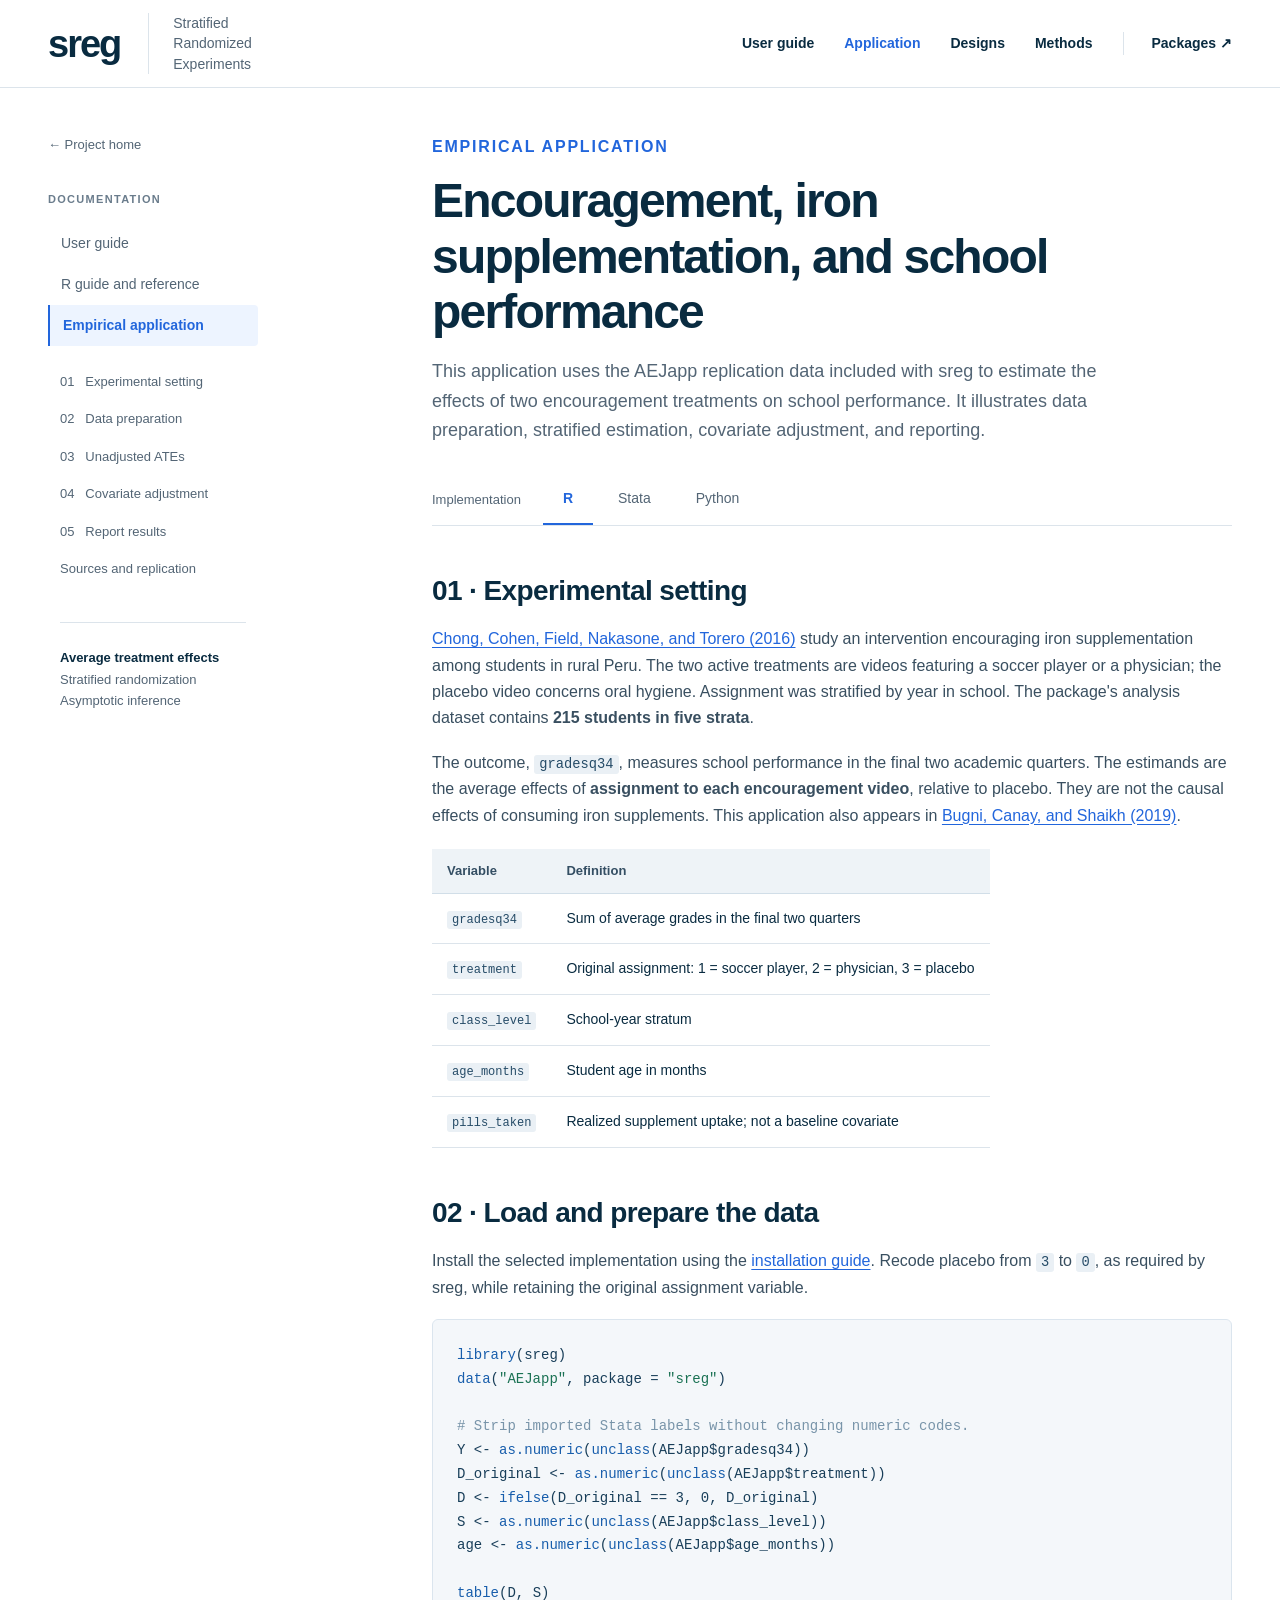
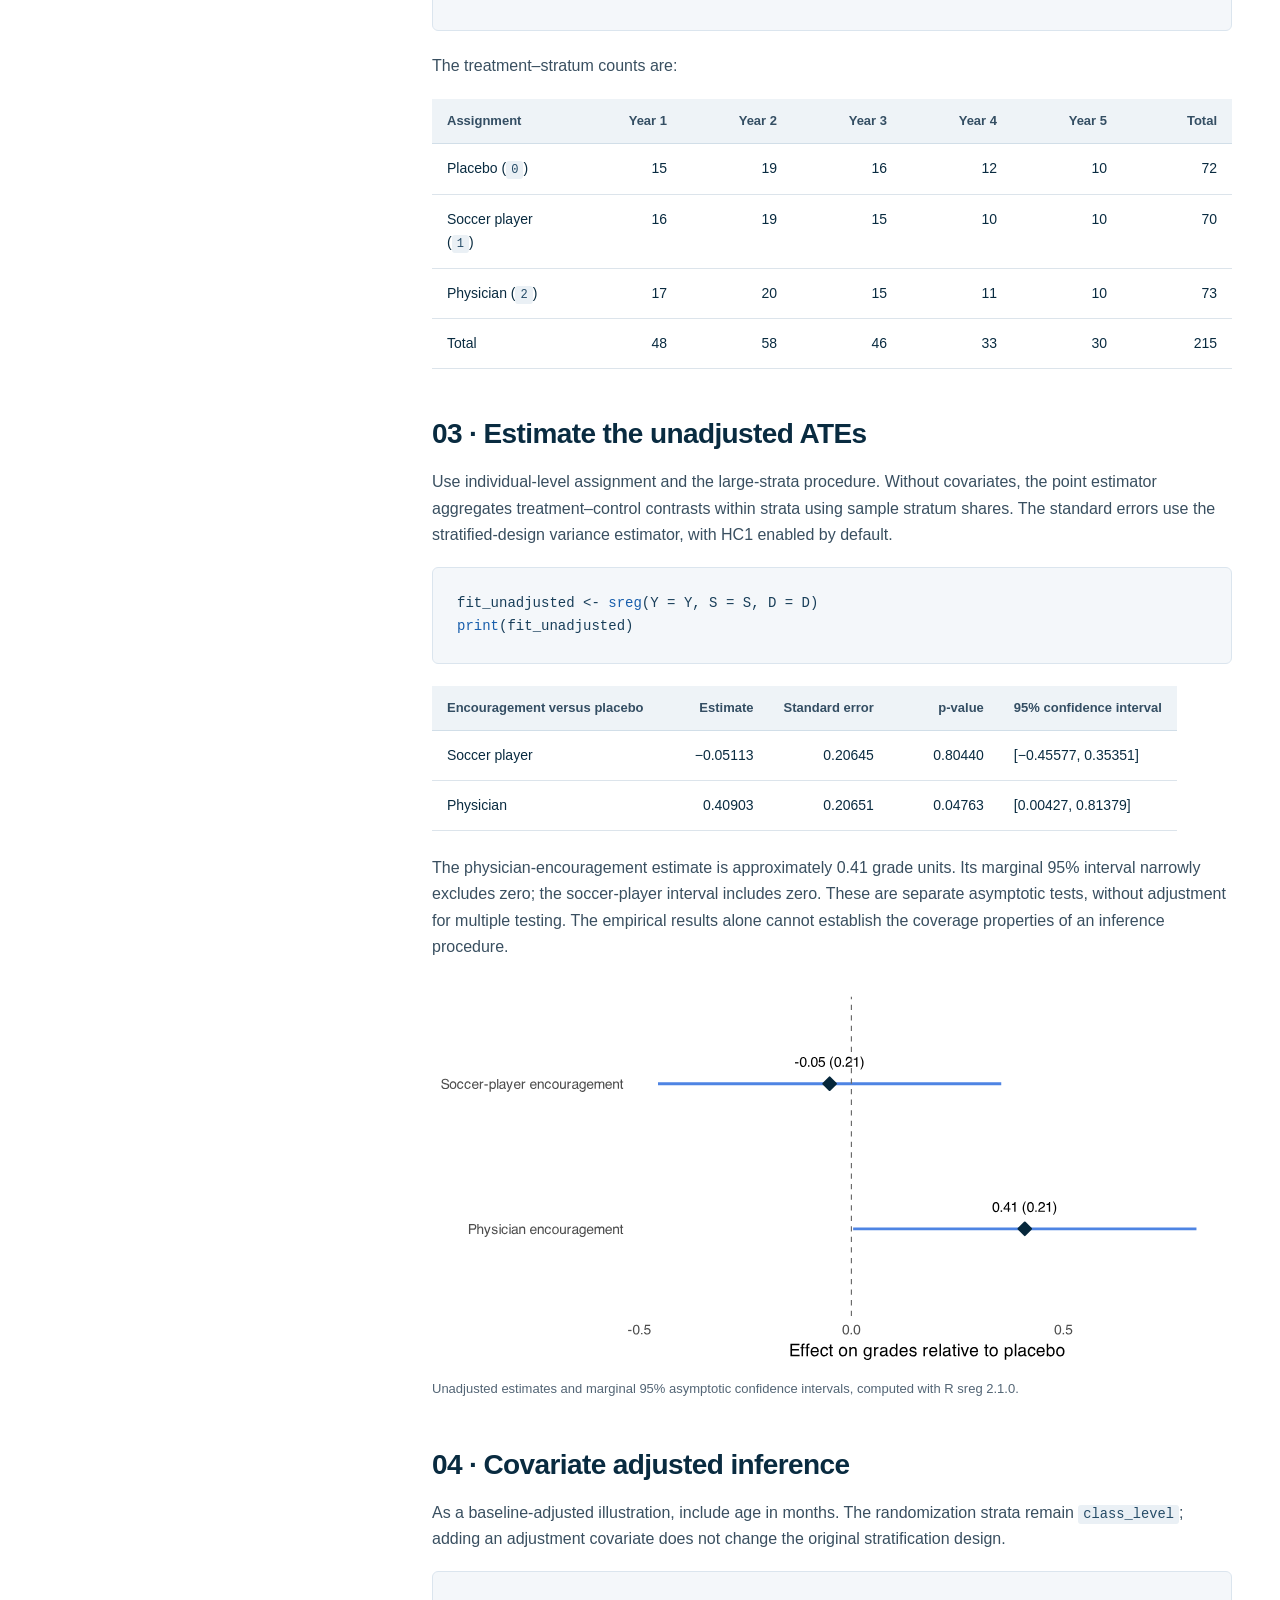
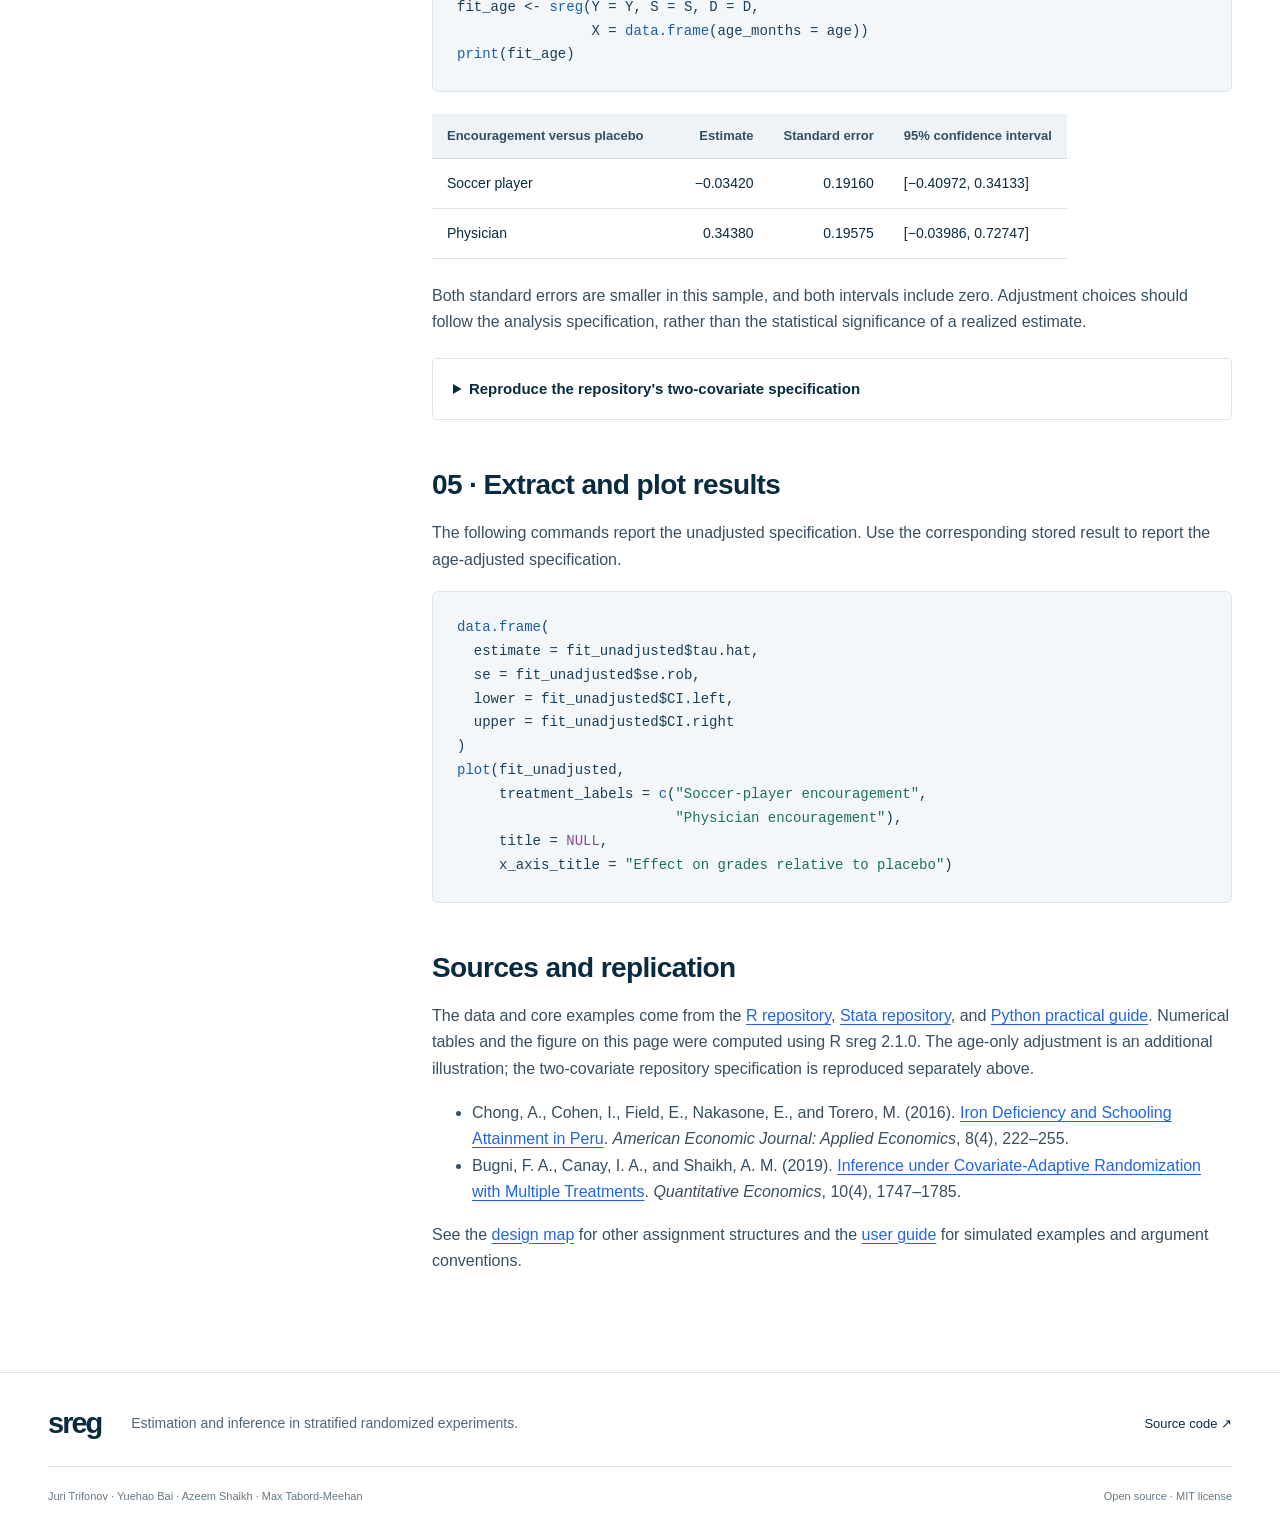
==== commit 1940a5f4: "Correct documentation links for project subdirectory hosting" ====
--- a/docs/empirical-example/index.html
+++ b/docs/empirical-example/index.html
@@ -218,7 +218,7 @@
 </tbody>
 </table>
 <p>The physician-encouragement estimate is approximately 0.41 grade units. Its marginal 95% interval narrowly excludes zero; the soccer-player interval includes zero. These are separate asymptotic tests, without adjustment for multiple testing. The empirical results alone cannot establish the coverage properties of an inference procedure.</p>
-<figure class="empirical-figure"><img src="../../assets/peru-effects.svg" alt="Unadjusted ATEs on grades: soccer-player encouragement −0.051 with a 95 percent interval from −0.456 to 0.354; physician encouragement 0.409 with an interval from 0.004 to 0.814."><figcaption>Unadjusted estimates and marginal 95% asymptotic confidence intervals, computed with R sreg 2.1.0.</figcaption></figure>
+<figure class="empirical-figure"><img src="../assets/peru-effects.svg" alt="Unadjusted ATEs on grades: soccer-player encouragement −0.051 with a 95 percent interval from −0.456 to 0.354; physician encouragement 0.409 with an interval from 0.004 to 0.814."><figcaption>Unadjusted estimates and marginal 95% asymptotic confidence intervals, computed with R sreg 2.1.0.</figcaption></figure>
 
 <h2 id="adjusted">04 · Covariate adjusted inference</h2>
 <p>As a baseline-adjusted illustration, include age in months. The randomization strata remain <code>class_level</code>; adding an adjustment covariate does not change the original stratification design.</p>
